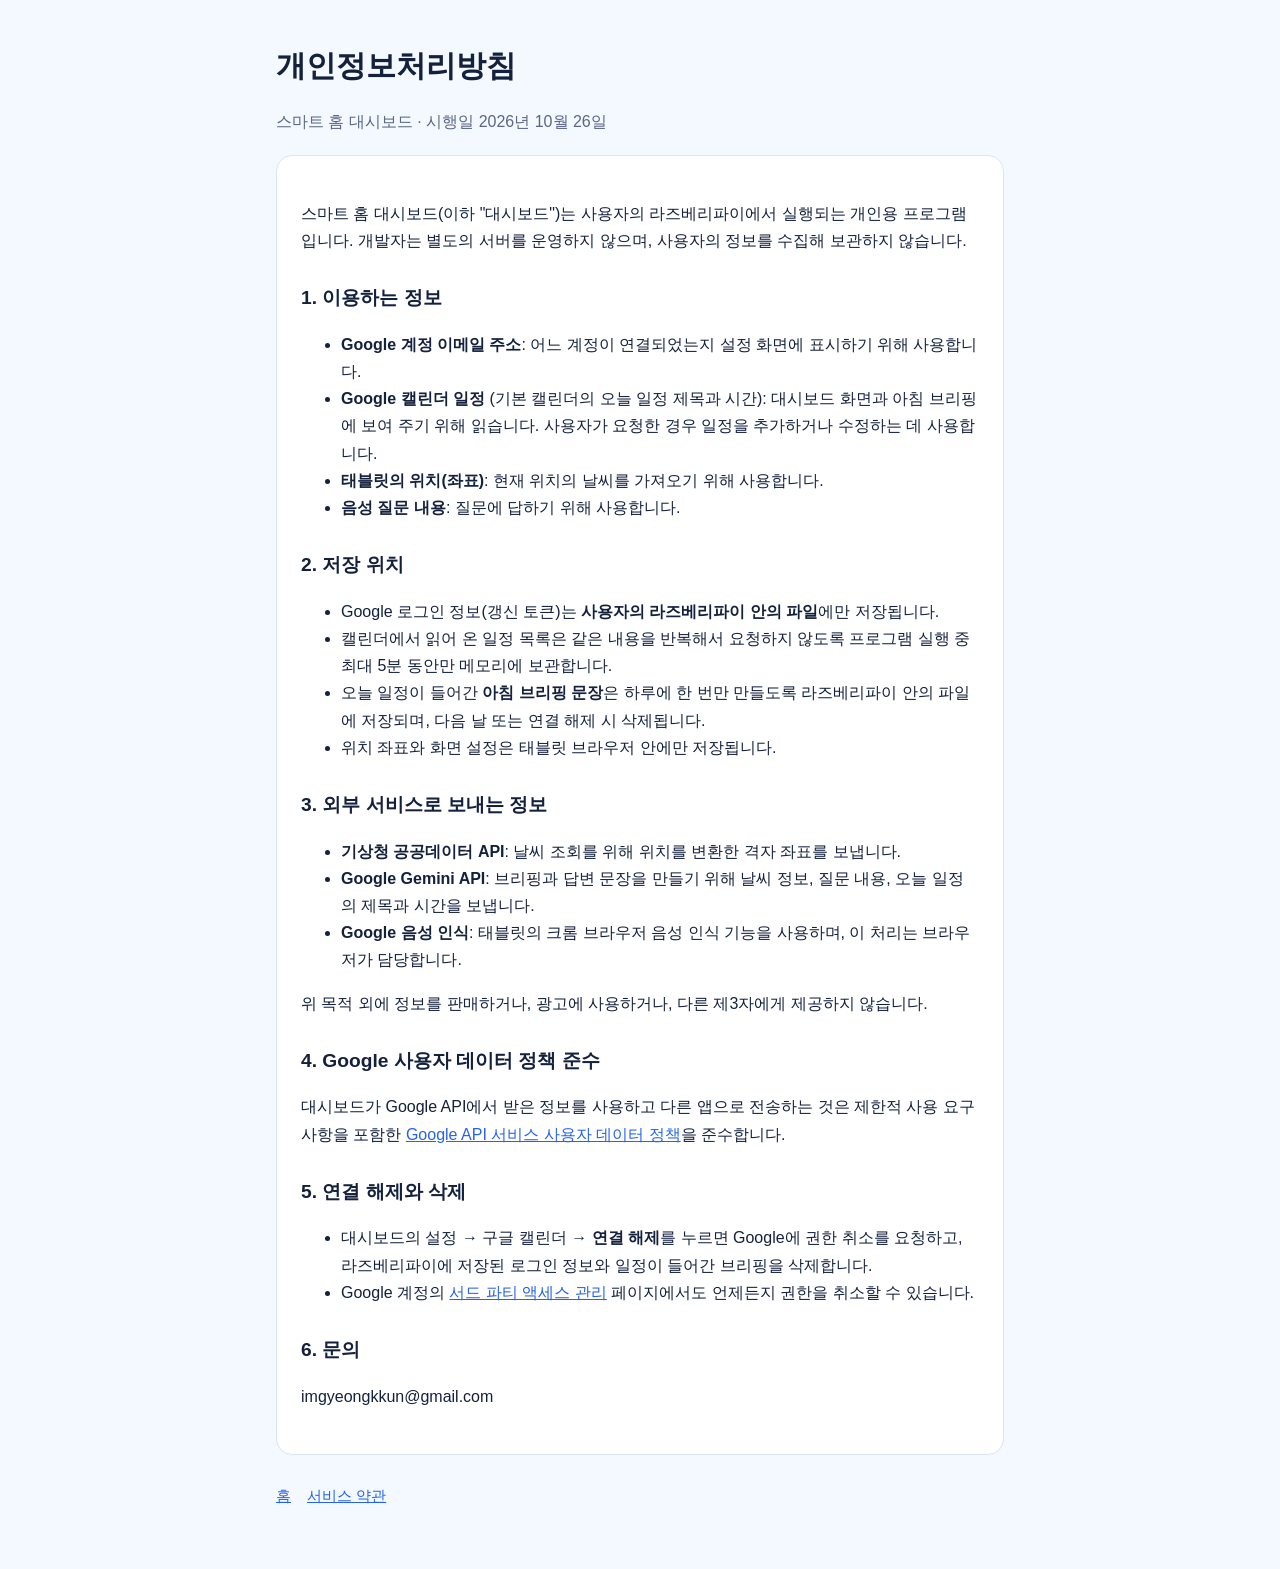
==== privacy.html @ 7f6047d7 "Add files via upload" ====
<!doctype html>
<html lang="ko"><head><meta charset="utf-8"><meta name="viewport" content="width=device-width,initial-scale=1">
<title>개인정보처리방침 - 스마트 홈 대시보드</title><link rel="stylesheet" href="style.css"></head>
<body><main>
<h1>개인정보처리방침</h1>
<p class="sub">스마트 홈 대시보드 · 시행일 2026년 10월 26일</p>
<div class="card">
<p>스마트 홈 대시보드(이하 "대시보드")는 사용자의 라즈베리파이에서 실행되는 개인용 프로그램입니다. 개발자는 별도의 서버를 운영하지 않으며, 사용자의 정보를 수집해 보관하지 않습니다.</p>

<h2>1. 이용하는 정보</h2>
<ul>
<li><b>Google 계정 이메일 주소</b>: 어느 계정이 연결되었는지 설정 화면에 표시하기 위해 사용합니다.</li>
<li><b>Google 캘린더 일정</b> (기본 캘린더의 오늘 일정 제목과 시간): 대시보드 화면과 아침 브리핑에 보여 주기 위해 읽습니다. 사용자가 요청한 경우 일정을 추가하거나 수정하는 데 사용합니다.</li>
<li><b>태블릿의 위치(좌표)</b>: 현재 위치의 날씨를 가져오기 위해 사용합니다.</li>
<li><b>음성 질문 내용</b>: 질문에 답하기 위해 사용합니다.</li>
</ul>

<h2>2. 저장 위치</h2>
<ul>
<li>Google 로그인 정보(갱신 토큰)는 <b>사용자의 라즈베리파이 안의 파일</b>에만 저장됩니다.</li>
<li>캘린더에서 읽어 온 일정 목록은 같은 내용을 반복해서 요청하지 않도록 프로그램 실행 중 최대 5분 동안만 메모리에 보관합니다.</li>
<li>오늘 일정이 들어간 <b>아침 브리핑 문장</b>은 하루에 한 번만 만들도록 라즈베리파이 안의 파일에 저장되며, 다음 날 또는 연결 해제 시 삭제됩니다.</li>
<li>위치 좌표와 화면 설정은 태블릿 브라우저 안에만 저장됩니다.</li>
</ul>

<h2>3. 외부 서비스로 보내는 정보</h2>
<ul>
<li><b>기상청 공공데이터 API</b>: 날씨 조회를 위해 위치를 변환한 격자 좌표를 보냅니다.</li>
<li><b>Google Gemini API</b>: 브리핑과 답변 문장을 만들기 위해 날씨 정보, 질문 내용, 오늘 일정의 제목과 시간을 보냅니다.</li>
<li><b>Google 음성 인식</b>: 태블릿의 크롬 브라우저 음성 인식 기능을 사용하며, 이 처리는 브라우저가 담당합니다.</li>
</ul>
<p>위 목적 외에 정보를 판매하거나, 광고에 사용하거나, 다른 제3자에게 제공하지 않습니다.</p>

<h2>4. Google 사용자 데이터 정책 준수</h2>
<p>대시보드가 Google API에서 받은 정보를 사용하고 다른 앱으로 전송하는 것은 제한적 사용 요구사항을 포함한 <a href="https://developers.google.com/terms/api-services-user-data-policy">Google API 서비스 사용자 데이터 정책</a>을 준수합니다.</p>

<h2>5. 연결 해제와 삭제</h2>
<ul>
<li>대시보드의 설정 → 구글 캘린더 → <b>연결 해제</b>를 누르면 Google에 권한 취소를 요청하고, 라즈베리파이에 저장된 로그인 정보와 일정이 들어간 브리핑을 삭제합니다.</li>
<li>Google 계정의 <a href="https://myaccount.google.com/permissions">서드 파티 액세스 관리</a> 페이지에서도 언제든지 권한을 취소할 수 있습니다.</li>
</ul>

<h2>6. 문의</h2>
<p>imgyeongkkun@gmail.com</p>
</div>
<nav><a href="index.html">홈</a><a href="terms.html">서비스 약관</a></nav>
</main></body></html>
---- style.css ----
*{box-sizing:border-box}
:root{--bg:#f4f8ff;--card:#fff;--ink:#14213d;--sub:#5a6785;--accent:#2563eb;--line:#dbe4f3}
@media (prefers-color-scheme:dark){:root{--bg:#0d1526;--card:#16213a;--ink:#e8eefc;--sub:#9fb0d3;--accent:#6ea0ff;--line:#26355a}}
body{margin:0;background:var(--bg);color:var(--ink);font-family:"Apple SD Gothic Neo","Malgun Gothic","Noto Sans KR",sans-serif;line-height:1.7}
main{max-width:760px;margin:0 auto;padding:40px 16px 60px}
.card{background:var(--card);border:1px solid var(--line);border-radius:16px;padding:28px 24px;margin-top:20px}
h1{font-size:1.9rem;margin:0 0 6px}h2{font-size:1.2rem;margin:28px 0 8px}
p,li{color:var(--ink)}.sub{color:var(--sub)}
a{color:var(--accent)}
nav{display:flex;gap:16px;flex-wrap:wrap;margin-top:28px;font-size:.95rem}
footer{margin-top:32px;color:var(--sub);font-size:.85rem}
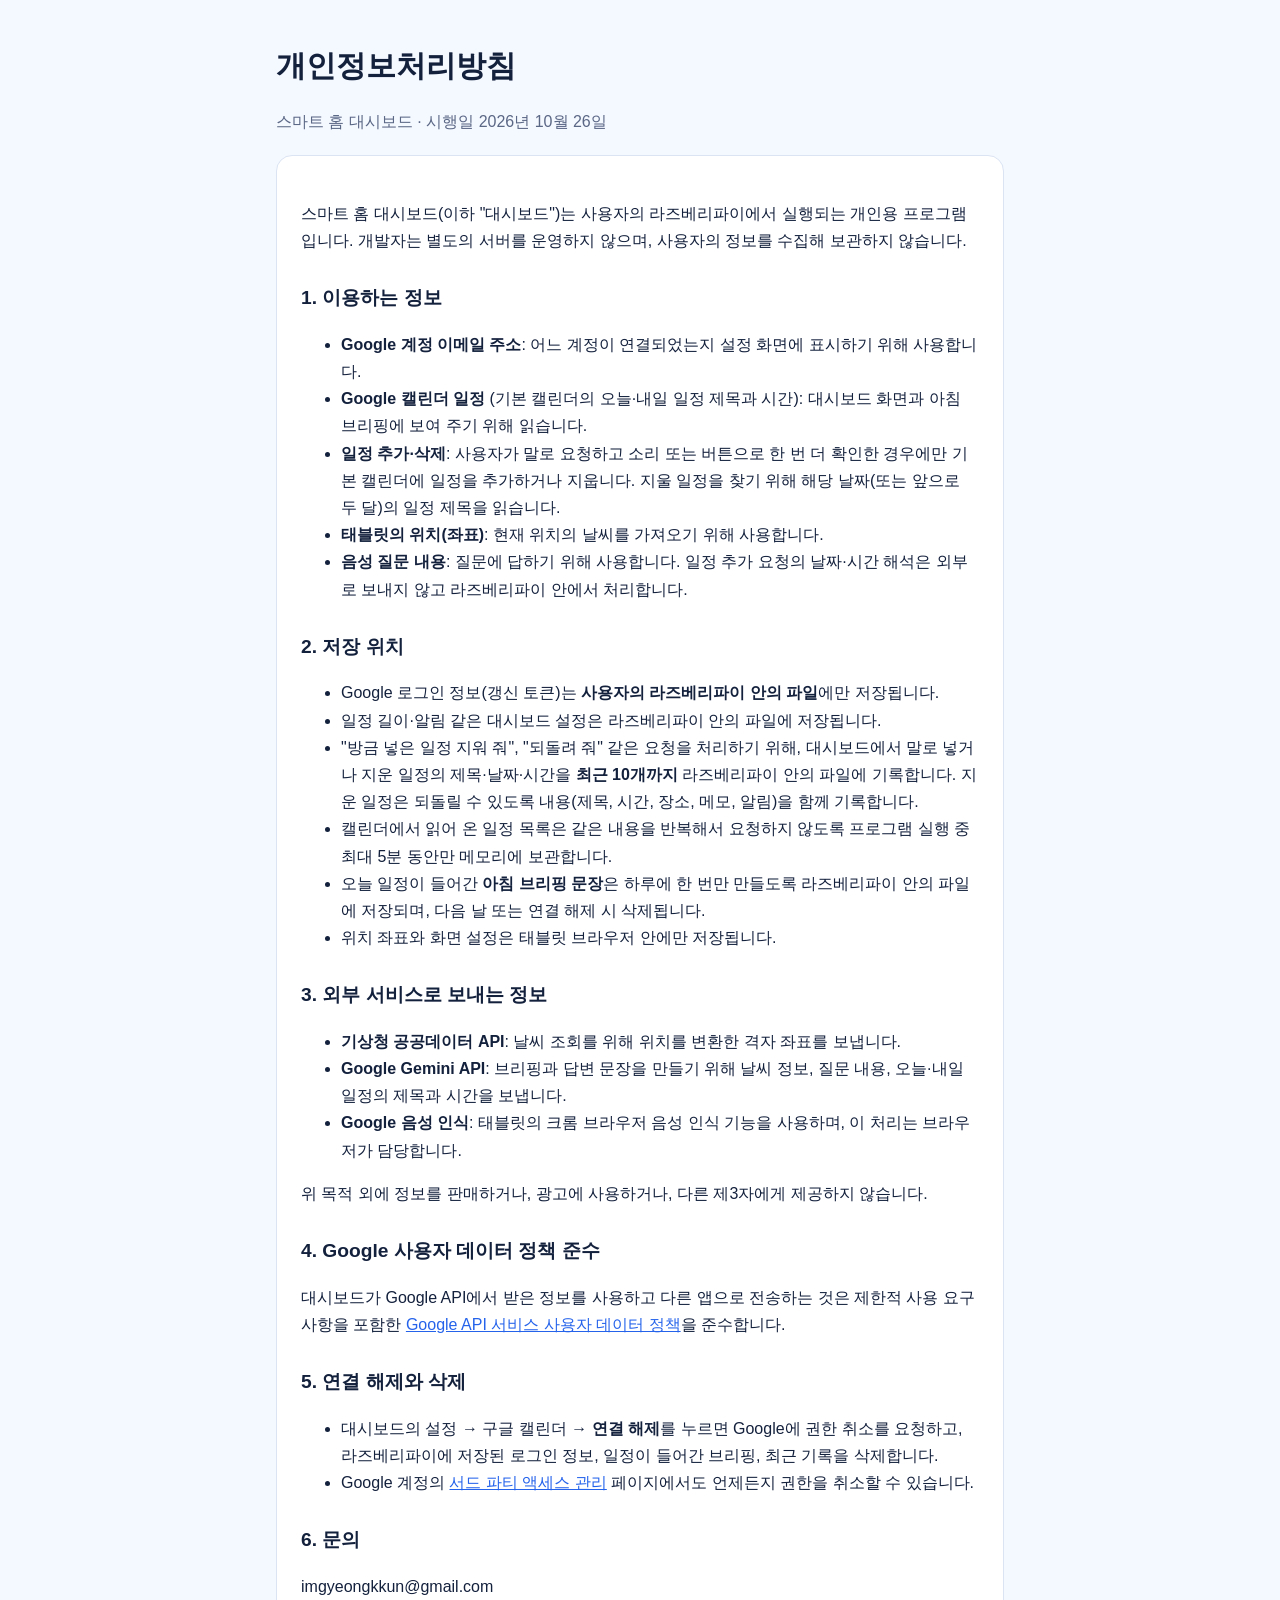
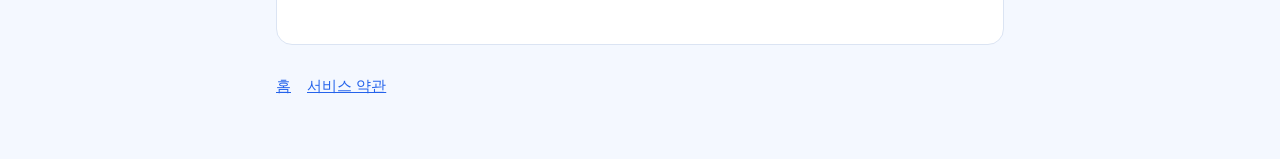
==== commit 436948f8: "Add files via upload" ====
--- a/privacy.html
+++ b/privacy.html
@@ -10,14 +10,17 @@
 <h2>1. 이용하는 정보</h2>
 <ul>
 <li><b>Google 계정 이메일 주소</b>: 어느 계정이 연결되었는지 설정 화면에 표시하기 위해 사용합니다.</li>
-<li><b>Google 캘린더 일정</b> (기본 캘린더의 오늘 일정 제목과 시간): 대시보드 화면과 아침 브리핑에 보여 주기 위해 읽습니다. 사용자가 요청한 경우 일정을 추가하거나 수정하는 데 사용합니다.</li>
+<li><b>Google 캘린더 일정</b> (기본 캘린더의 오늘·내일 일정 제목과 시간): 대시보드 화면과 아침 브리핑에 보여 주기 위해 읽습니다.</li>
+<li><b>일정 추가·삭제</b>: 사용자가 말로 요청하고 소리 또는 버튼으로 한 번 더 확인한 경우에만 기본 캘린더에 일정을 추가하거나 지웁니다. 지울 일정을 찾기 위해 해당 날짜(또는 앞으로 두 달)의 일정 제목을 읽습니다.</li>
 <li><b>태블릿의 위치(좌표)</b>: 현재 위치의 날씨를 가져오기 위해 사용합니다.</li>
-<li><b>음성 질문 내용</b>: 질문에 답하기 위해 사용합니다.</li>
+<li><b>음성 질문 내용</b>: 질문에 답하기 위해 사용합니다. 일정 추가 요청의 날짜·시간 해석은 외부로 보내지 않고 라즈베리파이 안에서 처리합니다.</li>
 </ul>
 
 <h2>2. 저장 위치</h2>
 <ul>
 <li>Google 로그인 정보(갱신 토큰)는 <b>사용자의 라즈베리파이 안의 파일</b>에만 저장됩니다.</li>
+<li>일정 길이·알림 같은 대시보드 설정은 라즈베리파이 안의 파일에 저장됩니다.</li>
+<li>"방금 넣은 일정 지워 줘", "되돌려 줘" 같은 요청을 처리하기 위해, 대시보드에서 말로 넣거나 지운 일정의 제목·날짜·시간을 <b>최근 10개까지</b> 라즈베리파이 안의 파일에 기록합니다. 지운 일정은 되돌릴 수 있도록 내용(제목, 시간, 장소, 메모, 알림)을 함께 기록합니다.</li>
 <li>캘린더에서 읽어 온 일정 목록은 같은 내용을 반복해서 요청하지 않도록 프로그램 실행 중 최대 5분 동안만 메모리에 보관합니다.</li>
 <li>오늘 일정이 들어간 <b>아침 브리핑 문장</b>은 하루에 한 번만 만들도록 라즈베리파이 안의 파일에 저장되며, 다음 날 또는 연결 해제 시 삭제됩니다.</li>
 <li>위치 좌표와 화면 설정은 태블릿 브라우저 안에만 저장됩니다.</li>
@@ -26,7 +29,7 @@
 <h2>3. 외부 서비스로 보내는 정보</h2>
 <ul>
 <li><b>기상청 공공데이터 API</b>: 날씨 조회를 위해 위치를 변환한 격자 좌표를 보냅니다.</li>
-<li><b>Google Gemini API</b>: 브리핑과 답변 문장을 만들기 위해 날씨 정보, 질문 내용, 오늘 일정의 제목과 시간을 보냅니다.</li>
+<li><b>Google Gemini API</b>: 브리핑과 답변 문장을 만들기 위해 날씨 정보, 질문 내용, 오늘·내일 일정의 제목과 시간을 보냅니다.</li>
 <li><b>Google 음성 인식</b>: 태블릿의 크롬 브라우저 음성 인식 기능을 사용하며, 이 처리는 브라우저가 담당합니다.</li>
 </ul>
 <p>위 목적 외에 정보를 판매하거나, 광고에 사용하거나, 다른 제3자에게 제공하지 않습니다.</p>
@@ -36,7 +39,7 @@
 
 <h2>5. 연결 해제와 삭제</h2>
 <ul>
-<li>대시보드의 설정 → 구글 캘린더 → <b>연결 해제</b>를 누르면 Google에 권한 취소를 요청하고, 라즈베리파이에 저장된 로그인 정보와 일정이 들어간 브리핑을 삭제합니다.</li>
+<li>대시보드의 설정 → 구글 캘린더 → <b>연결 해제</b>를 누르면 Google에 권한 취소를 요청하고, 라즈베리파이에 저장된 로그인 정보, 일정이 들어간 브리핑, 최근 기록을 삭제합니다.</li>
 <li>Google 계정의 <a href="https://myaccount.google.com/permissions">서드 파티 액세스 관리</a> 페이지에서도 언제든지 권한을 취소할 수 있습니다.</li>
 </ul>
 
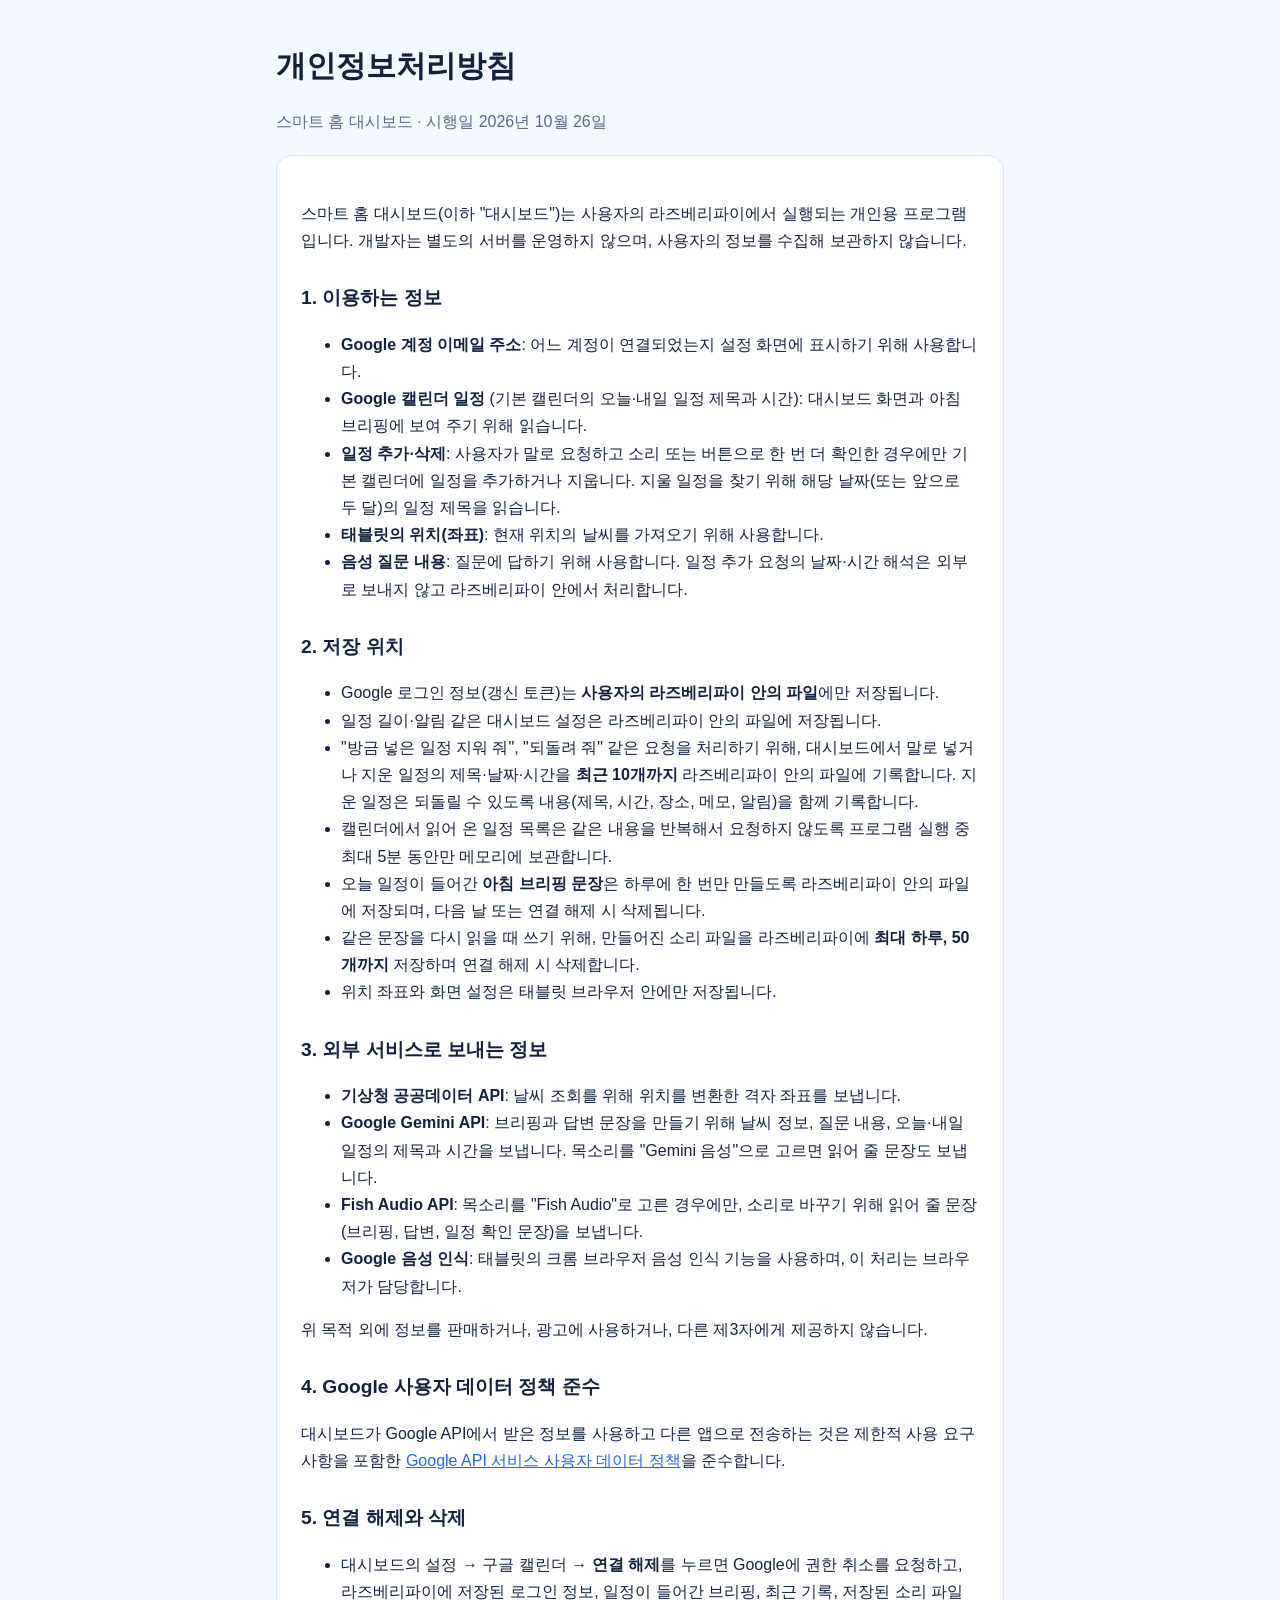
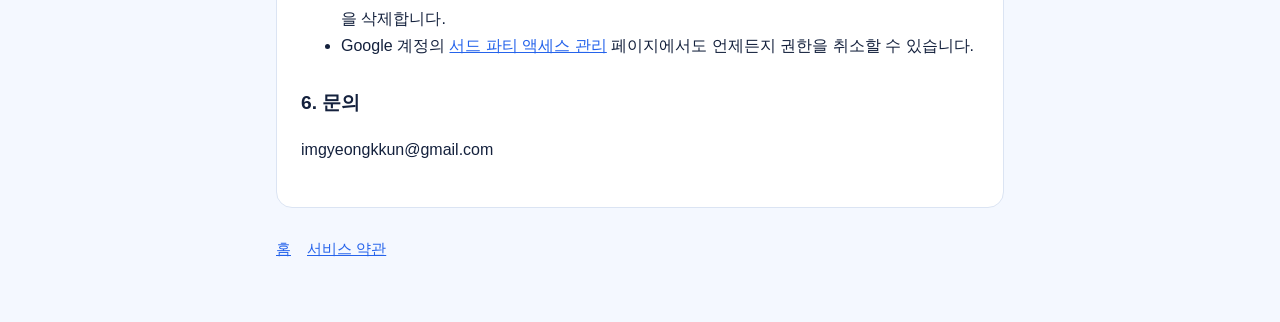
==== commit 563c40fe: "Add files via upload" ====
--- a/privacy.html
+++ b/privacy.html
@@ -23,13 +23,15 @@
 <li>"방금 넣은 일정 지워 줘", "되돌려 줘" 같은 요청을 처리하기 위해, 대시보드에서 말로 넣거나 지운 일정의 제목·날짜·시간을 <b>최근 10개까지</b> 라즈베리파이 안의 파일에 기록합니다. 지운 일정은 되돌릴 수 있도록 내용(제목, 시간, 장소, 메모, 알림)을 함께 기록합니다.</li>
 <li>캘린더에서 읽어 온 일정 목록은 같은 내용을 반복해서 요청하지 않도록 프로그램 실행 중 최대 5분 동안만 메모리에 보관합니다.</li>
 <li>오늘 일정이 들어간 <b>아침 브리핑 문장</b>은 하루에 한 번만 만들도록 라즈베리파이 안의 파일에 저장되며, 다음 날 또는 연결 해제 시 삭제됩니다.</li>
+<li>같은 문장을 다시 읽을 때 쓰기 위해, 만들어진 소리 파일을 라즈베리파이에 <b>최대 하루, 50개까지</b> 저장하며 연결 해제 시 삭제합니다.</li>
 <li>위치 좌표와 화면 설정은 태블릿 브라우저 안에만 저장됩니다.</li>
 </ul>
 
 <h2>3. 외부 서비스로 보내는 정보</h2>
 <ul>
 <li><b>기상청 공공데이터 API</b>: 날씨 조회를 위해 위치를 변환한 격자 좌표를 보냅니다.</li>
-<li><b>Google Gemini API</b>: 브리핑과 답변 문장을 만들기 위해 날씨 정보, 질문 내용, 오늘·내일 일정의 제목과 시간을 보냅니다.</li>
+<li><b>Google Gemini API</b>: 브리핑과 답변 문장을 만들기 위해 날씨 정보, 질문 내용, 오늘·내일 일정의 제목과 시간을 보냅니다. 목소리를 "Gemini 음성"으로 고르면 읽어 줄 문장도 보냅니다.</li>
+<li><b>Fish Audio API</b>: 목소리를 "Fish Audio"로 고른 경우에만, 소리로 바꾸기 위해 읽어 줄 문장(브리핑, 답변, 일정 확인 문장)을 보냅니다.</li>
 <li><b>Google 음성 인식</b>: 태블릿의 크롬 브라우저 음성 인식 기능을 사용하며, 이 처리는 브라우저가 담당합니다.</li>
 </ul>
 <p>위 목적 외에 정보를 판매하거나, 광고에 사용하거나, 다른 제3자에게 제공하지 않습니다.</p>
@@ -39,7 +41,7 @@
 
 <h2>5. 연결 해제와 삭제</h2>
 <ul>
-<li>대시보드의 설정 → 구글 캘린더 → <b>연결 해제</b>를 누르면 Google에 권한 취소를 요청하고, 라즈베리파이에 저장된 로그인 정보, 일정이 들어간 브리핑, 최근 기록을 삭제합니다.</li>
+<li>대시보드의 설정 → 구글 캘린더 → <b>연결 해제</b>를 누르면 Google에 권한 취소를 요청하고, 라즈베리파이에 저장된 로그인 정보, 일정이 들어간 브리핑, 최근 기록, 저장된 소리 파일을 삭제합니다.</li>
 <li>Google 계정의 <a href="https://myaccount.google.com/permissions">서드 파티 액세스 관리</a> 페이지에서도 언제든지 권한을 취소할 수 있습니다.</li>
 </ul>
 
